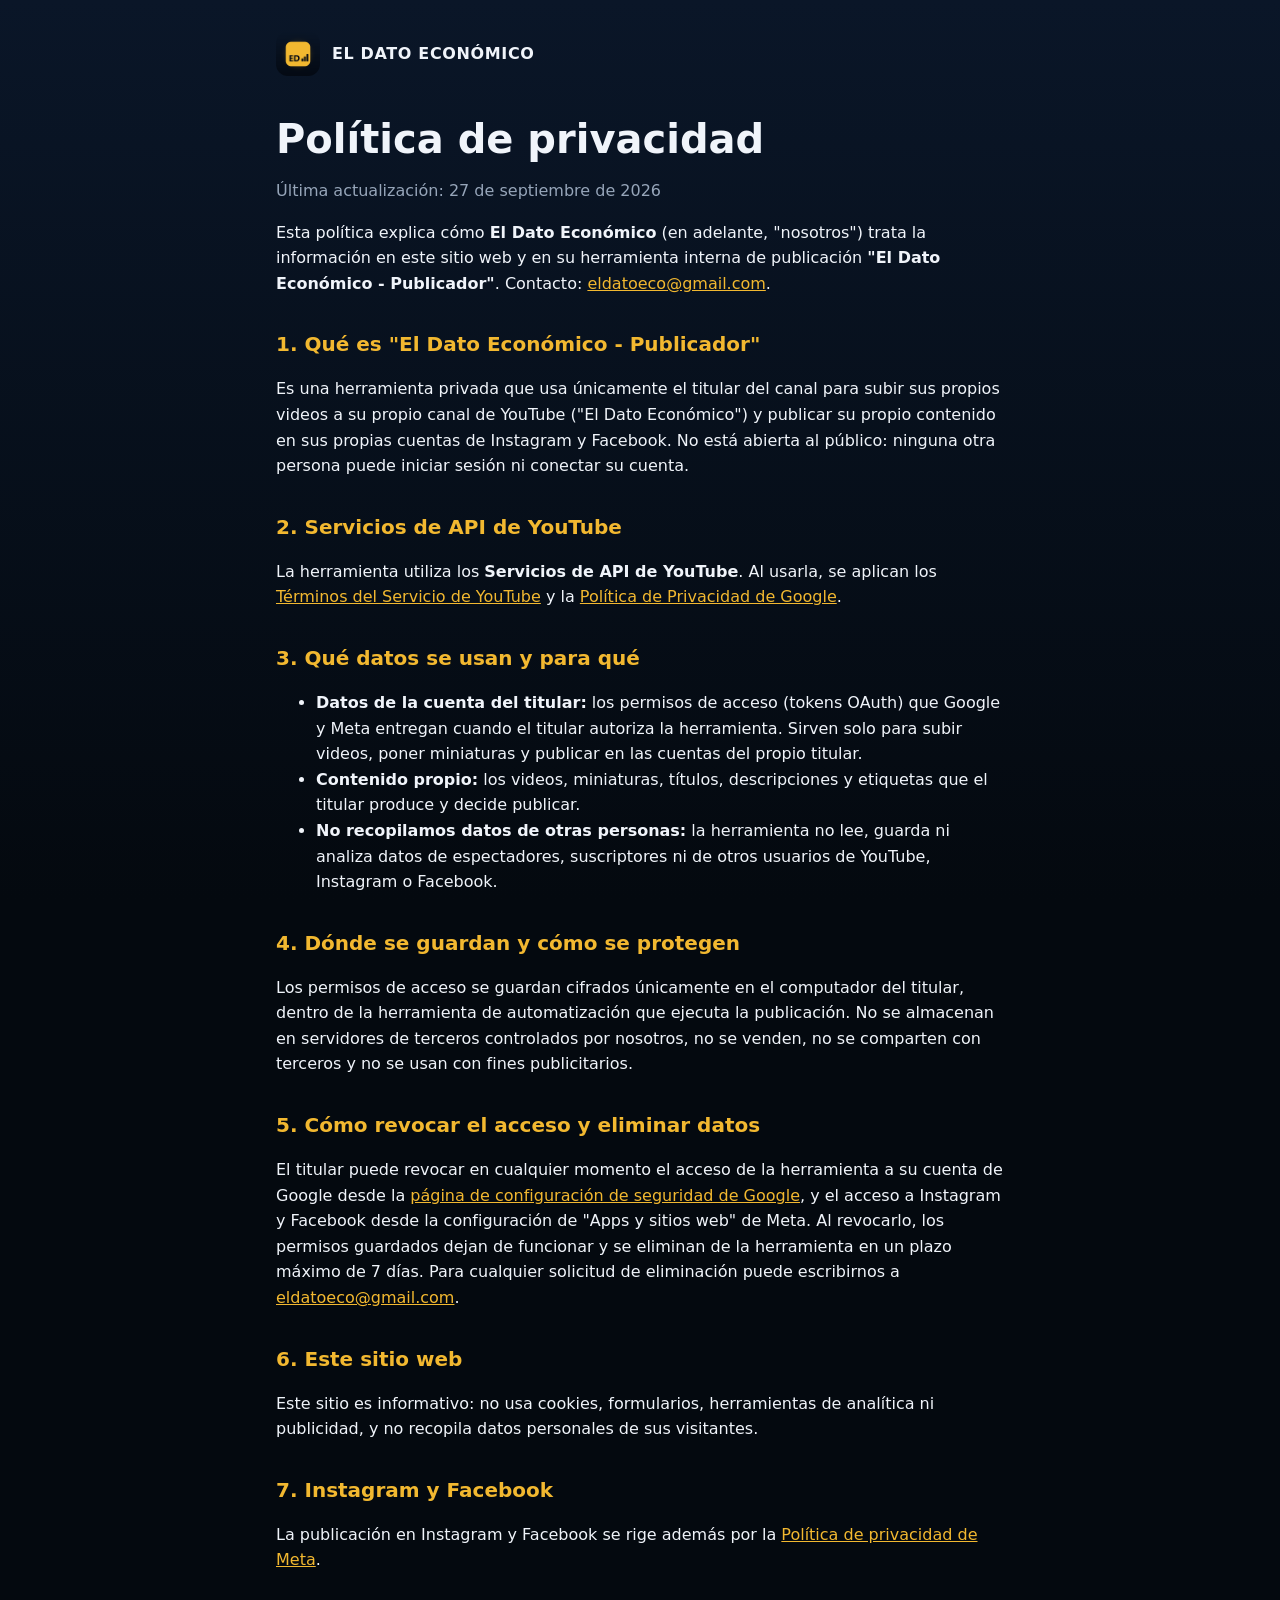
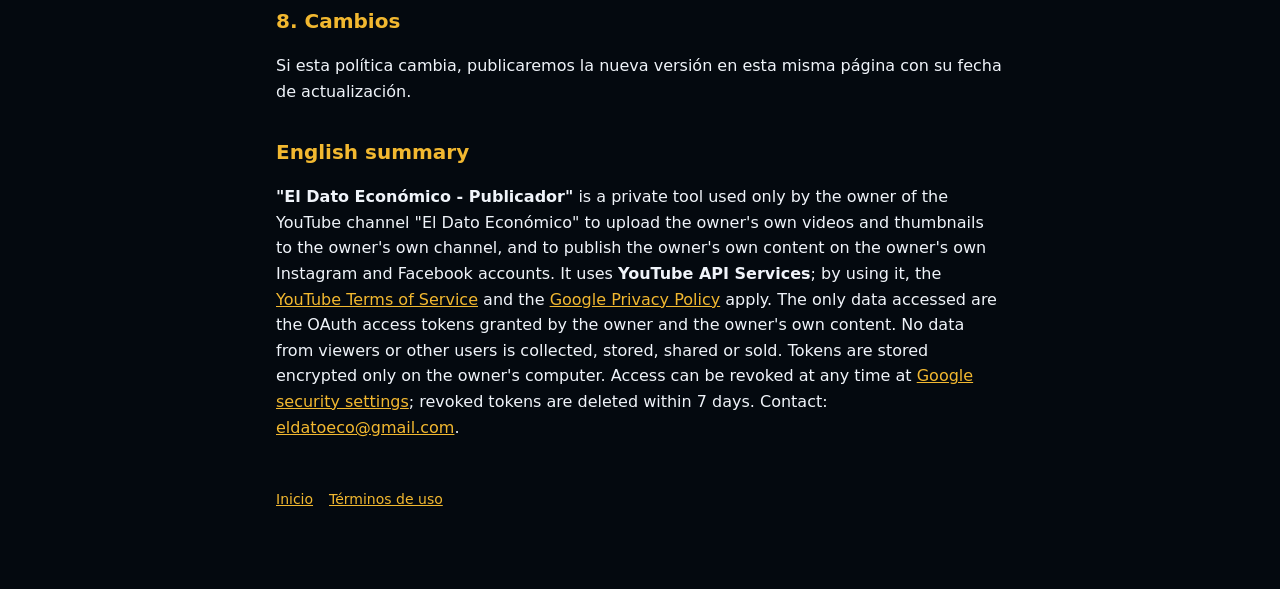
==== privacidad.html @ 12a6a01d "Publicar sitio de El Dato Economico: inicio, politica de privacidad y terminos Co-Authored-By: Claud" ====
<!doctype html>
<html lang="es">
<head>
  <meta charset="utf-8">
  <meta name="viewport" content="width=device-width, initial-scale=1, viewport-fit=cover">
  <meta name="theme-color" content="#0a1628">
  <title>Política de privacidad</title>
  <meta name="description" content="Política de privacidad de El Dato Económico y de su herramienta de publicación.">
  <link rel="icon" href="logo.png">
  <link rel="apple-touch-icon" href="logo.png">
  <link rel="stylesheet" href="estilo.css">
</head>
<body>
  <div class="contenedor">
    <header>
      <img class="sello" src="logo.png" alt="" width="44" height="44">
      <a class="marca" href="./">EL DATO ECONÓMICO</a>
    </header>

    <h1>Política de privacidad</h1>
    <p class="suave">Última actualización: 27 de septiembre de 2026</p>

    <p>Esta política explica cómo <strong>El Dato Económico</strong> (en adelante, "nosotros") trata la información
      en este sitio web y en su herramienta interna de publicación <strong>"El Dato Económico - Publicador"</strong>.
      Contacto: <a href="mailto:eldatoeco@gmail.com">eldatoeco@gmail.com</a>.</p>

    <h2>1. Qué es "El Dato Económico - Publicador"</h2>
    <p>Es una herramienta privada que usa únicamente el titular del canal para subir sus propios videos a su propio
      canal de YouTube ("El Dato Económico") y publicar su propio contenido en sus propias cuentas de Instagram y
      Facebook. No está abierta al público: ninguna otra persona puede iniciar sesión ni conectar su cuenta.</p>

    <h2>2. Servicios de API de YouTube</h2>
    <p>La herramienta utiliza los <strong>Servicios de API de YouTube</strong>. Al usarla, se aplican los
      <a href="https://www.youtube.com/t/terms">Términos del Servicio de YouTube</a> y la
      <a href="https://policies.google.com/privacy">Política de Privacidad de Google</a>.</p>

    <h2>3. Qué datos se usan y para qué</h2>
    <ul>
      <li><strong>Datos de la cuenta del titular:</strong> los permisos de acceso (tokens OAuth) que Google y Meta
        entregan cuando el titular autoriza la herramienta. Sirven solo para subir videos, poner miniaturas y
        publicar en las cuentas del propio titular.</li>
      <li><strong>Contenido propio:</strong> los videos, miniaturas, títulos, descripciones y etiquetas que el titular
        produce y decide publicar.</li>
      <li><strong>No recopilamos datos de otras personas:</strong> la herramienta no lee, guarda ni analiza datos de
        espectadores, suscriptores ni de otros usuarios de YouTube, Instagram o Facebook.</li>
    </ul>

    <h2>4. Dónde se guardan y cómo se protegen</h2>
    <p>Los permisos de acceso se guardan cifrados únicamente en el computador del titular, dentro de la herramienta de
      automatización que ejecuta la publicación. No se almacenan en servidores de terceros controlados por nosotros,
      no se venden, no se comparten con terceros y no se usan con fines publicitarios.</p>

    <h2>5. Cómo revocar el acceso y eliminar datos</h2>
    <p>El titular puede revocar en cualquier momento el acceso de la herramienta a su cuenta de Google desde la
      <a href="https://myaccount.google.com/permissions">página de configuración de seguridad de Google</a>, y el acceso
      a Instagram y Facebook desde la configuración de "Apps y sitios web" de Meta. Al revocarlo, los permisos guardados
      dejan de funcionar y se eliminan de la herramienta en un plazo máximo de 7 días. Para cualquier solicitud de
      eliminación puede escribirnos a <a href="mailto:eldatoeco@gmail.com">eldatoeco@gmail.com</a>.</p>

    <h2>6. Este sitio web</h2>
    <p>Este sitio es informativo: no usa cookies, formularios, herramientas de analítica ni publicidad, y no recopila
      datos personales de sus visitantes.</p>

    <h2>7. Instagram y Facebook</h2>
    <p>La publicación en Instagram y Facebook se rige además por la
      <a href="https://privacycenter.instagram.com/policy">Política de privacidad de Meta</a>.</p>

    <h2>8. Cambios</h2>
    <p>Si esta política cambia, publicaremos la nueva versión en esta misma página con su fecha de actualización.</p>

    <h2>English summary</h2>
    <p><strong>"El Dato Económico - Publicador"</strong> is a private tool used only by the owner of the YouTube channel
      "El Dato Económico" to upload the owner's own videos and thumbnails to the owner's own channel, and to publish the
      owner's own content on the owner's own Instagram and Facebook accounts. It uses <strong>YouTube API Services</strong>;
      by using it, the <a href="https://www.youtube.com/t/terms">YouTube Terms of Service</a> and the
      <a href="https://policies.google.com/privacy">Google Privacy Policy</a> apply. The only data accessed are the
      OAuth access tokens granted by the owner and the owner's own content. No data from viewers or other users is
      collected, stored, shared or sold. Tokens are stored encrypted only on the owner's computer. Access can be revoked
      at any time at <a href="https://myaccount.google.com/permissions">Google security settings</a>; revoked tokens are
      deleted within 7 days. Contact: <a href="mailto:eldatoeco@gmail.com">eldatoeco@gmail.com</a>.</p>

    <footer>
      <p><a href="./">Inicio</a><a href="terminos.html">Términos de uso</a></p>
    </footer>
  </div>
</body>
</html>
---- estilo.css ----
:root {
  --fondo: #0a1628;
  --fondo2: #04090f;
  --panel: #142640;
  --dorado: #f2b830;
  --texto: #f0f4fa;
  --suave: #96a5b9;
  --panel-hover: #1b3152;
  --ease-out: cubic-bezier(0.23, 1, 0.32, 1);
}
* { box-sizing: border-box; }
html { background: var(--fondo2); }
body {
  margin: 0;
  font-family: "Segoe UI", system-ui, -apple-system, Roboto, Arial, sans-serif;
  color: var(--texto);
  background: linear-gradient(180deg, var(--fondo), var(--fondo2)) fixed;
  line-height: 1.6;
  min-height: 100dvh;
  -webkit-tap-highlight-color: transparent;
  -webkit-text-size-adjust: 100%;
}
.contenedor { max-width: 760px; margin: 0 auto; padding: 32px 16px 64px; }
header { display: flex; align-items: center; gap: 12px; margin-bottom: 40px; }
.sello { width: 44px; height: 44px; border-radius: 12px; display: block; }
.marca { font-weight: 700; letter-spacing: 0.04em; text-decoration: none; color: var(--texto); }
h1 { font-size: clamp(28px, 6vw, 40px); line-height: 1.15; margin: 0 0 16px; }
h1 span, a { color: var(--dorado); }
h2 { font-size: 20px; margin: 32px 0 8px; color: var(--dorado); }
p, li { color: var(--texto); }
.suave { color: var(--suave); }
.tarjetas { display: grid; gap: 12px; margin: 24px 0; }
.tarjeta {
  background: var(--panel); border-radius: 16px; padding: 16px 20px;
  display: flex; justify-content: space-between; align-items: center; gap: 12px; flex-wrap: wrap;
  text-decoration: none; color: var(--texto);
  transition: transform 160ms var(--ease-out), background-color 200ms ease;
}
.tarjeta:active { transform: scale(0.97); }
@media (hover: hover) and (pointer: fine) {
  .tarjeta:hover { background-color: var(--panel-hover); }
}
.tarjeta strong { font-size: 18px; }
.aviso { background: var(--panel); border-left: 4px solid var(--dorado); border-radius: 8px; padding: 12px 16px; }
footer { margin-top: 48px; font-size: 14px; color: var(--suave); }
footer a { margin-right: 16px; }

/* Entrada escalonada suave: se ve una vez por visita */
.contenedor > * {
  opacity: 0;
  transform: translateY(8px);
  animation: aparecer 400ms var(--ease-out) forwards;
}
.contenedor > *:nth-child(2) { animation-delay: 50ms; }
.contenedor > *:nth-child(3) { animation-delay: 100ms; }
.contenedor > *:nth-child(4) { animation-delay: 150ms; }
.contenedor > *:nth-child(5) { animation-delay: 200ms; }
.contenedor > *:nth-child(n+6) { animation-delay: 250ms; }
@keyframes aparecer { to { opacity: 1; transform: none; } }

@media (prefers-reduced-motion: reduce) {
  .contenedor > * { transform: none; animation: aparecer-suave 200ms ease forwards; }
  @keyframes aparecer-suave { to { opacity: 1; } }
  .tarjeta:active { transform: none; }
}
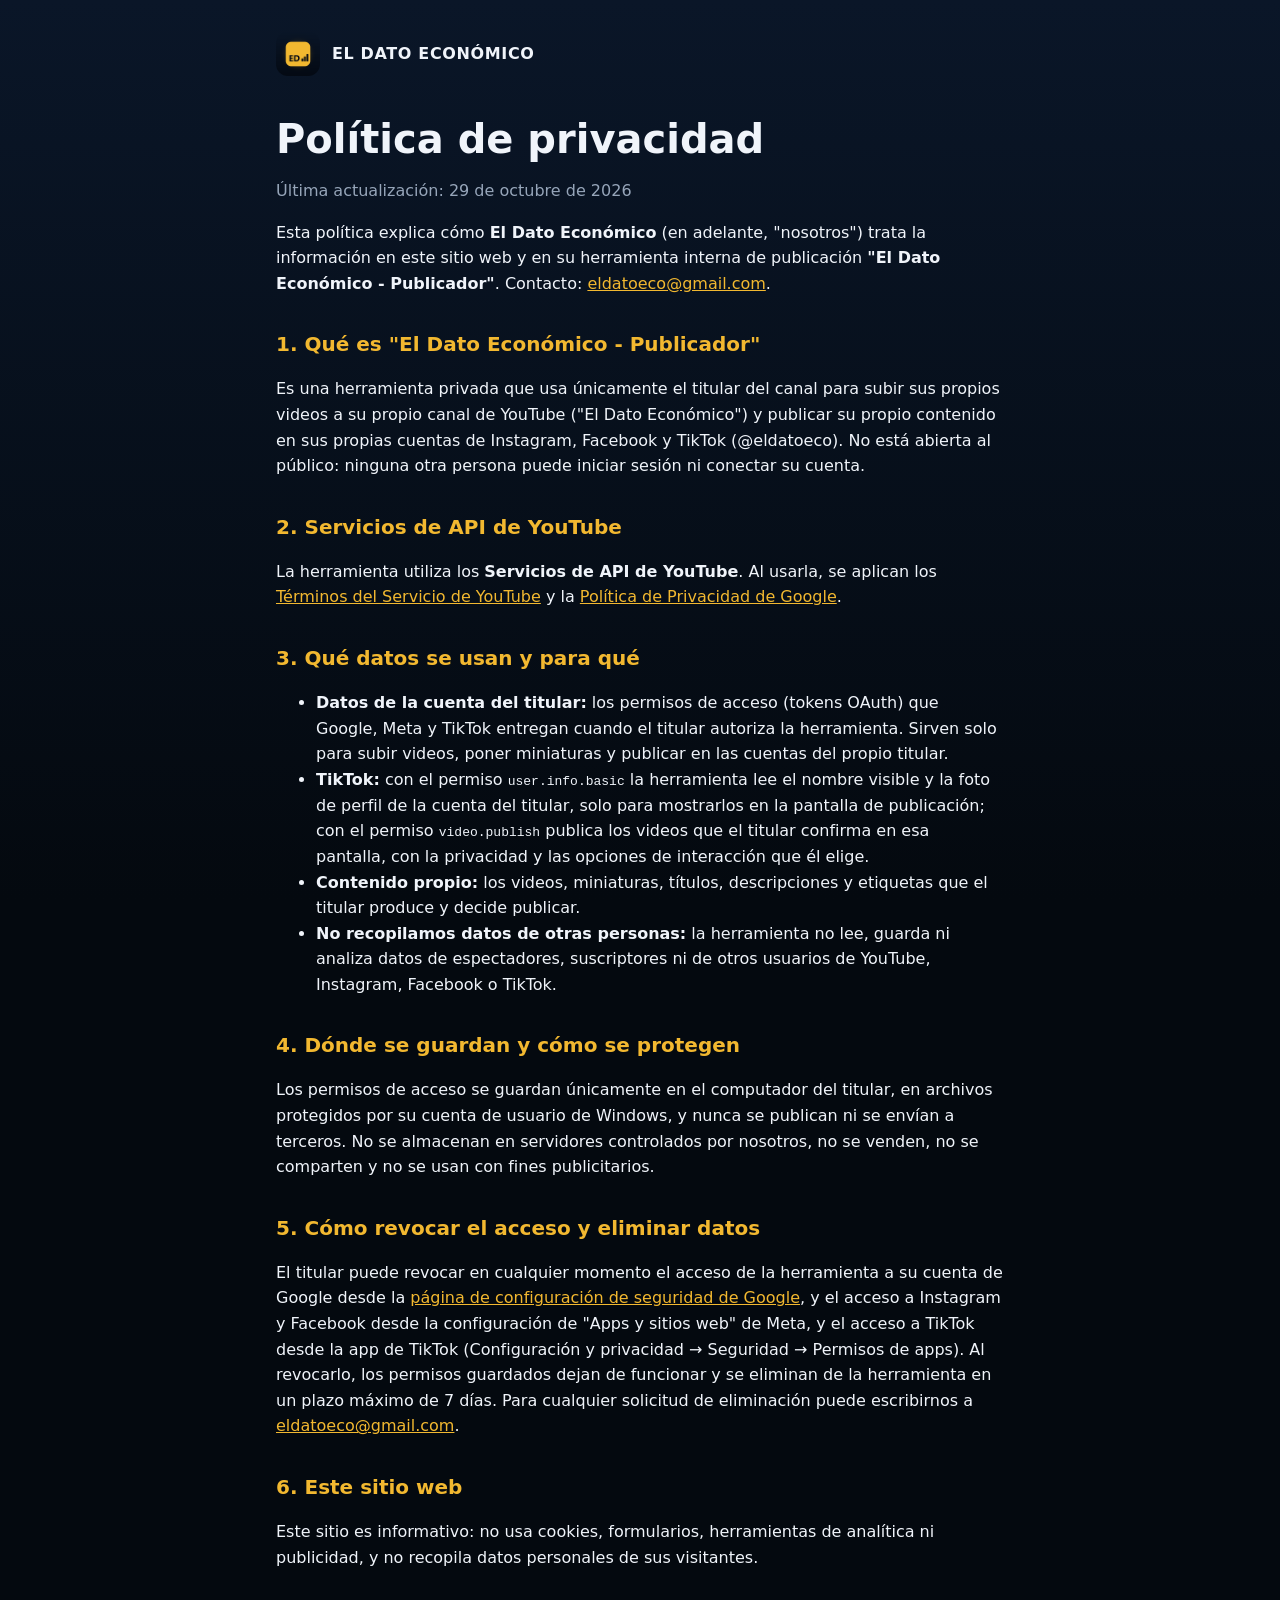
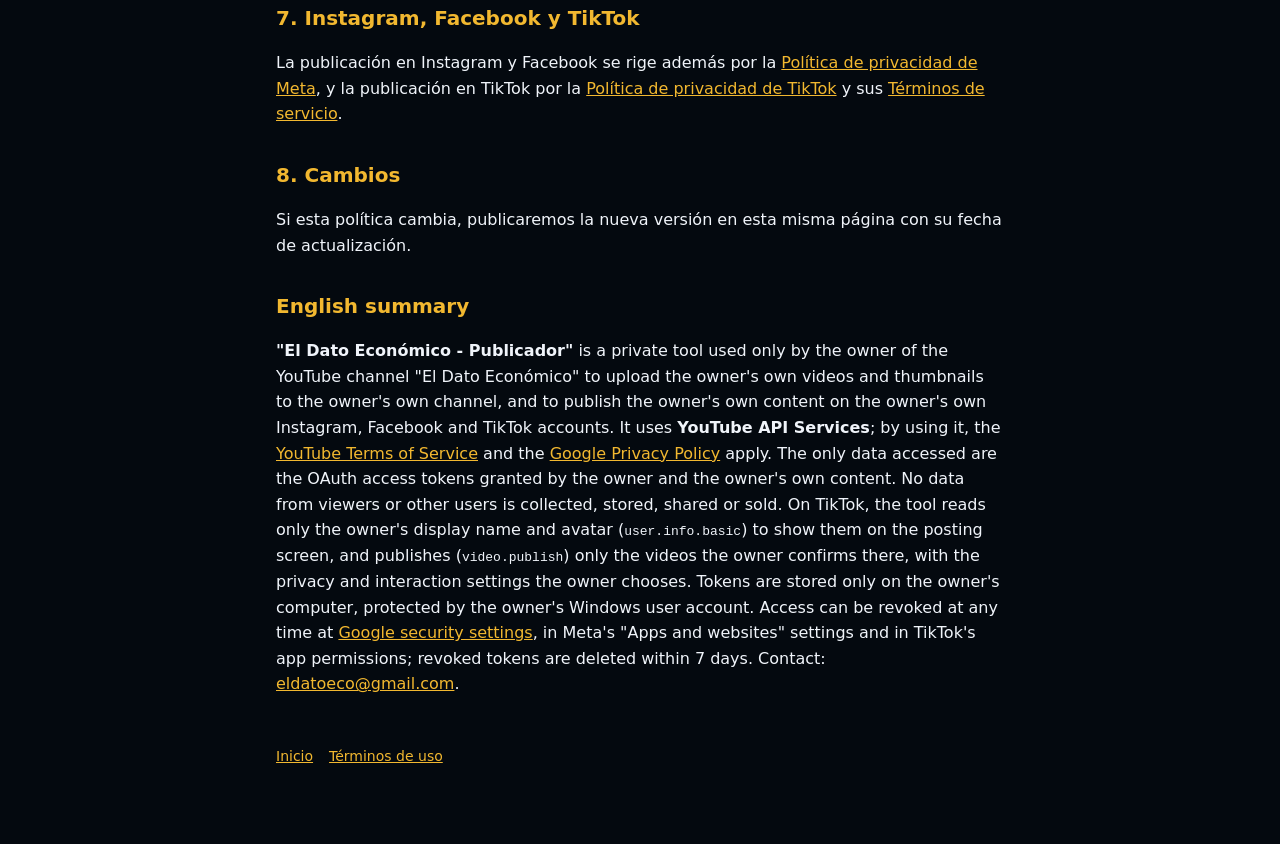
==== commit 32e33de5: "Incluir TikTok en la política de privacidad y los términos Co-Authored-By: Claude Opus 5.5 <noreply@" ====
--- a/privacidad.html
+++ b/privacidad.html
@@ -18,7 +18,7 @@
     </header>
 
     <h1>Política de privacidad</h1>
-    <p class="suave">Última actualización: 27 de septiembre de 2026</p>
+    <p class="suave">Última actualización: 29 de octubre de 2026</p>
 
     <p>Esta política explica cómo <strong>El Dato Económico</strong> (en adelante, "nosotros") trata la información
       en este sitio web y en su herramienta interna de publicación <strong>"El Dato Económico - Publicador"</strong>.
@@ -26,8 +26,9 @@
 
     <h2>1. Qué es "El Dato Económico - Publicador"</h2>
     <p>Es una herramienta privada que usa únicamente el titular del canal para subir sus propios videos a su propio
-      canal de YouTube ("El Dato Económico") y publicar su propio contenido en sus propias cuentas de Instagram y
-      Facebook. No está abierta al público: ninguna otra persona puede iniciar sesión ni conectar su cuenta.</p>
+      canal de YouTube ("El Dato Económico") y publicar su propio contenido en sus propias cuentas de Instagram,
+      Facebook y TikTok (@eldatoeco). No está abierta al público: ninguna otra persona puede iniciar sesión ni
+      conectar su cuenta.</p>
 
     <h2>2. Servicios de API de YouTube</h2>
     <p>La herramienta utiliza los <strong>Servicios de API de YouTube</strong>. Al usarla, se aplican los
@@ -36,24 +37,29 @@
 
     <h2>3. Qué datos se usan y para qué</h2>
     <ul>
-      <li><strong>Datos de la cuenta del titular:</strong> los permisos de acceso (tokens OAuth) que Google y Meta
-        entregan cuando el titular autoriza la herramienta. Sirven solo para subir videos, poner miniaturas y
+      <li><strong>Datos de la cuenta del titular:</strong> los permisos de acceso (tokens OAuth) que Google, Meta y
+        TikTok entregan cuando el titular autoriza la herramienta. Sirven solo para subir videos, poner miniaturas y
         publicar en las cuentas del propio titular.</li>
+      <li><strong>TikTok:</strong> con el permiso <code>user.info.basic</code> la herramienta lee el nombre visible y la
+        foto de perfil de la cuenta del titular, solo para mostrarlos en la pantalla de publicación; con el permiso
+        <code>video.publish</code> publica los videos que el titular confirma en esa pantalla, con la privacidad y las
+        opciones de interacción que él elige.</li>
       <li><strong>Contenido propio:</strong> los videos, miniaturas, títulos, descripciones y etiquetas que el titular
         produce y decide publicar.</li>
       <li><strong>No recopilamos datos de otras personas:</strong> la herramienta no lee, guarda ni analiza datos de
-        espectadores, suscriptores ni de otros usuarios de YouTube, Instagram o Facebook.</li>
+        espectadores, suscriptores ni de otros usuarios de YouTube, Instagram, Facebook o TikTok.</li>
     </ul>
 
     <h2>4. Dónde se guardan y cómo se protegen</h2>
-    <p>Los permisos de acceso se guardan cifrados únicamente en el computador del titular, dentro de la herramienta de
-      automatización que ejecuta la publicación. No se almacenan en servidores de terceros controlados por nosotros,
-      no se venden, no se comparten con terceros y no se usan con fines publicitarios.</p>
+    <p>Los permisos de acceso se guardan únicamente en el computador del titular, en archivos protegidos por su cuenta
+      de usuario de Windows, y nunca se publican ni se envían a terceros. No se almacenan en servidores controlados por
+      nosotros, no se venden, no se comparten y no se usan con fines publicitarios.</p>
 
     <h2>5. Cómo revocar el acceso y eliminar datos</h2>
     <p>El titular puede revocar en cualquier momento el acceso de la herramienta a su cuenta de Google desde la
       <a href="https://myaccount.google.com/permissions">página de configuración de seguridad de Google</a>, y el acceso
-      a Instagram y Facebook desde la configuración de "Apps y sitios web" de Meta. Al revocarlo, los permisos guardados
+      a Instagram y Facebook desde la configuración de "Apps y sitios web" de Meta, y el acceso a TikTok desde la app de
+      TikTok (Configuración y privacidad → Seguridad → Permisos de apps). Al revocarlo, los permisos guardados
       dejan de funcionar y se eliminan de la herramienta en un plazo máximo de 7 días. Para cualquier solicitud de
       eliminación puede escribirnos a <a href="mailto:eldatoeco@gmail.com">eldatoeco@gmail.com</a>.</p>
 
@@ -61,9 +67,11 @@
     <p>Este sitio es informativo: no usa cookies, formularios, herramientas de analítica ni publicidad, y no recopila
       datos personales de sus visitantes.</p>
 
-    <h2>7. Instagram y Facebook</h2>
+    <h2>7. Instagram, Facebook y TikTok</h2>
     <p>La publicación en Instagram y Facebook se rige además por la
-      <a href="https://privacycenter.instagram.com/policy">Política de privacidad de Meta</a>.</p>
+      <a href="https://privacycenter.instagram.com/policy">Política de privacidad de Meta</a>, y la publicación en TikTok
+      por la <a href="https://www.tiktok.com/legal/privacy-policy">Política de privacidad de TikTok</a> y sus
+      <a href="https://www.tiktok.com/legal/terms-of-service">Términos de servicio</a>.</p>
 
     <h2>8. Cambios</h2>
     <p>Si esta política cambia, publicaremos la nueva versión en esta misma página con su fecha de actualización.</p>
@@ -71,13 +79,16 @@
     <h2>English summary</h2>
     <p><strong>"El Dato Económico - Publicador"</strong> is a private tool used only by the owner of the YouTube channel
       "El Dato Económico" to upload the owner's own videos and thumbnails to the owner's own channel, and to publish the
-      owner's own content on the owner's own Instagram and Facebook accounts. It uses <strong>YouTube API Services</strong>;
+      owner's own content on the owner's own Instagram, Facebook and TikTok accounts. It uses <strong>YouTube API Services</strong>;
       by using it, the <a href="https://www.youtube.com/t/terms">YouTube Terms of Service</a> and the
       <a href="https://policies.google.com/privacy">Google Privacy Policy</a> apply. The only data accessed are the
       OAuth access tokens granted by the owner and the owner's own content. No data from viewers or other users is
-      collected, stored, shared or sold. Tokens are stored encrypted only on the owner's computer. Access can be revoked
-      at any time at <a href="https://myaccount.google.com/permissions">Google security settings</a>; revoked tokens are
-      deleted within 7 days. Contact: <a href="mailto:eldatoeco@gmail.com">eldatoeco@gmail.com</a>.</p>
+      collected, stored, shared or sold. On TikTok, the tool reads only the owner's display name and avatar
+      (<code>user.info.basic</code>) to show them on the posting screen, and publishes (<code>video.publish</code>) only
+      the videos the owner confirms there, with the privacy and interaction settings the owner chooses. Tokens are stored
+      only on the owner's computer, protected by the owner's Windows user account. Access can be revoked at any time at
+      <a href="https://myaccount.google.com/permissions">Google security settings</a>, in Meta's "Apps and websites"
+      settings and in TikTok's app permissions; revoked tokens are deleted within 7 days. Contact: <a href="mailto:eldatoeco@gmail.com">eldatoeco@gmail.com</a>.</p>
 
     <footer>
       <p><a href="./">Inicio</a><a href="terminos.html">Términos de uso</a></p>
--- a/estilo.css
+++ b/estilo.css
@@ -58,6 +58,15 @@
 .contenedor > *:nth-child(n+6) { animation-delay: 250ms; }
 @keyframes aparecer { to { opacity: 1; transform: none; } }
 
+/* Al imprimir o guardar como PDF: todo visible, sin animación y en colores de papel */
+@media print {
+  .contenedor > * { opacity: 1 !important; transform: none !important; animation: none !important; }
+  html, body { background: #fff !important; color: #111 !important; }
+  p, li, .suave, footer { color: #222 !important; }
+  h2, h1 span, a { color: #8a5a00 !important; }
+  .tarjeta, .aviso { background: #f3f3f3 !important; color: #111 !important; }
+}
+
 @media (prefers-reduced-motion: reduce) {
   .contenedor > * { transform: none; animation: aparecer-suave 200ms ease forwards; }
   @keyframes aparecer-suave { to { opacity: 1; } }
